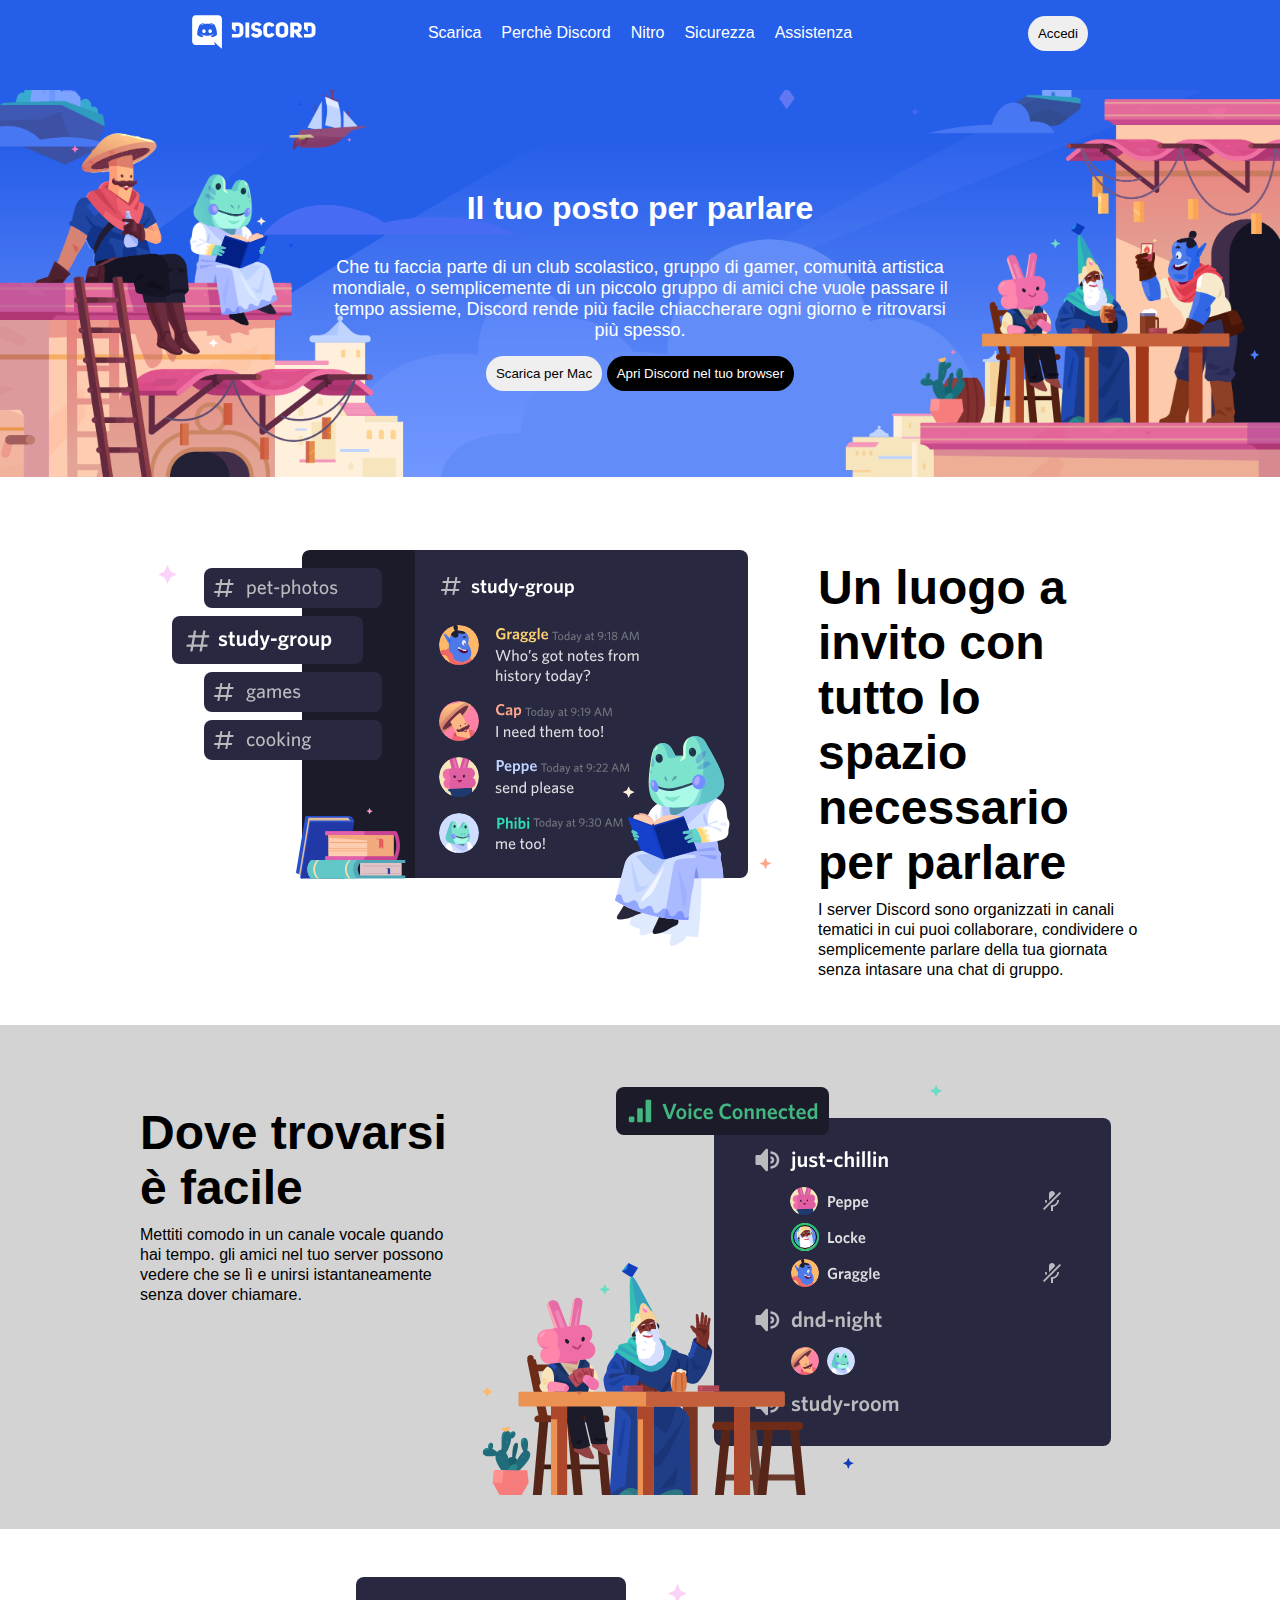
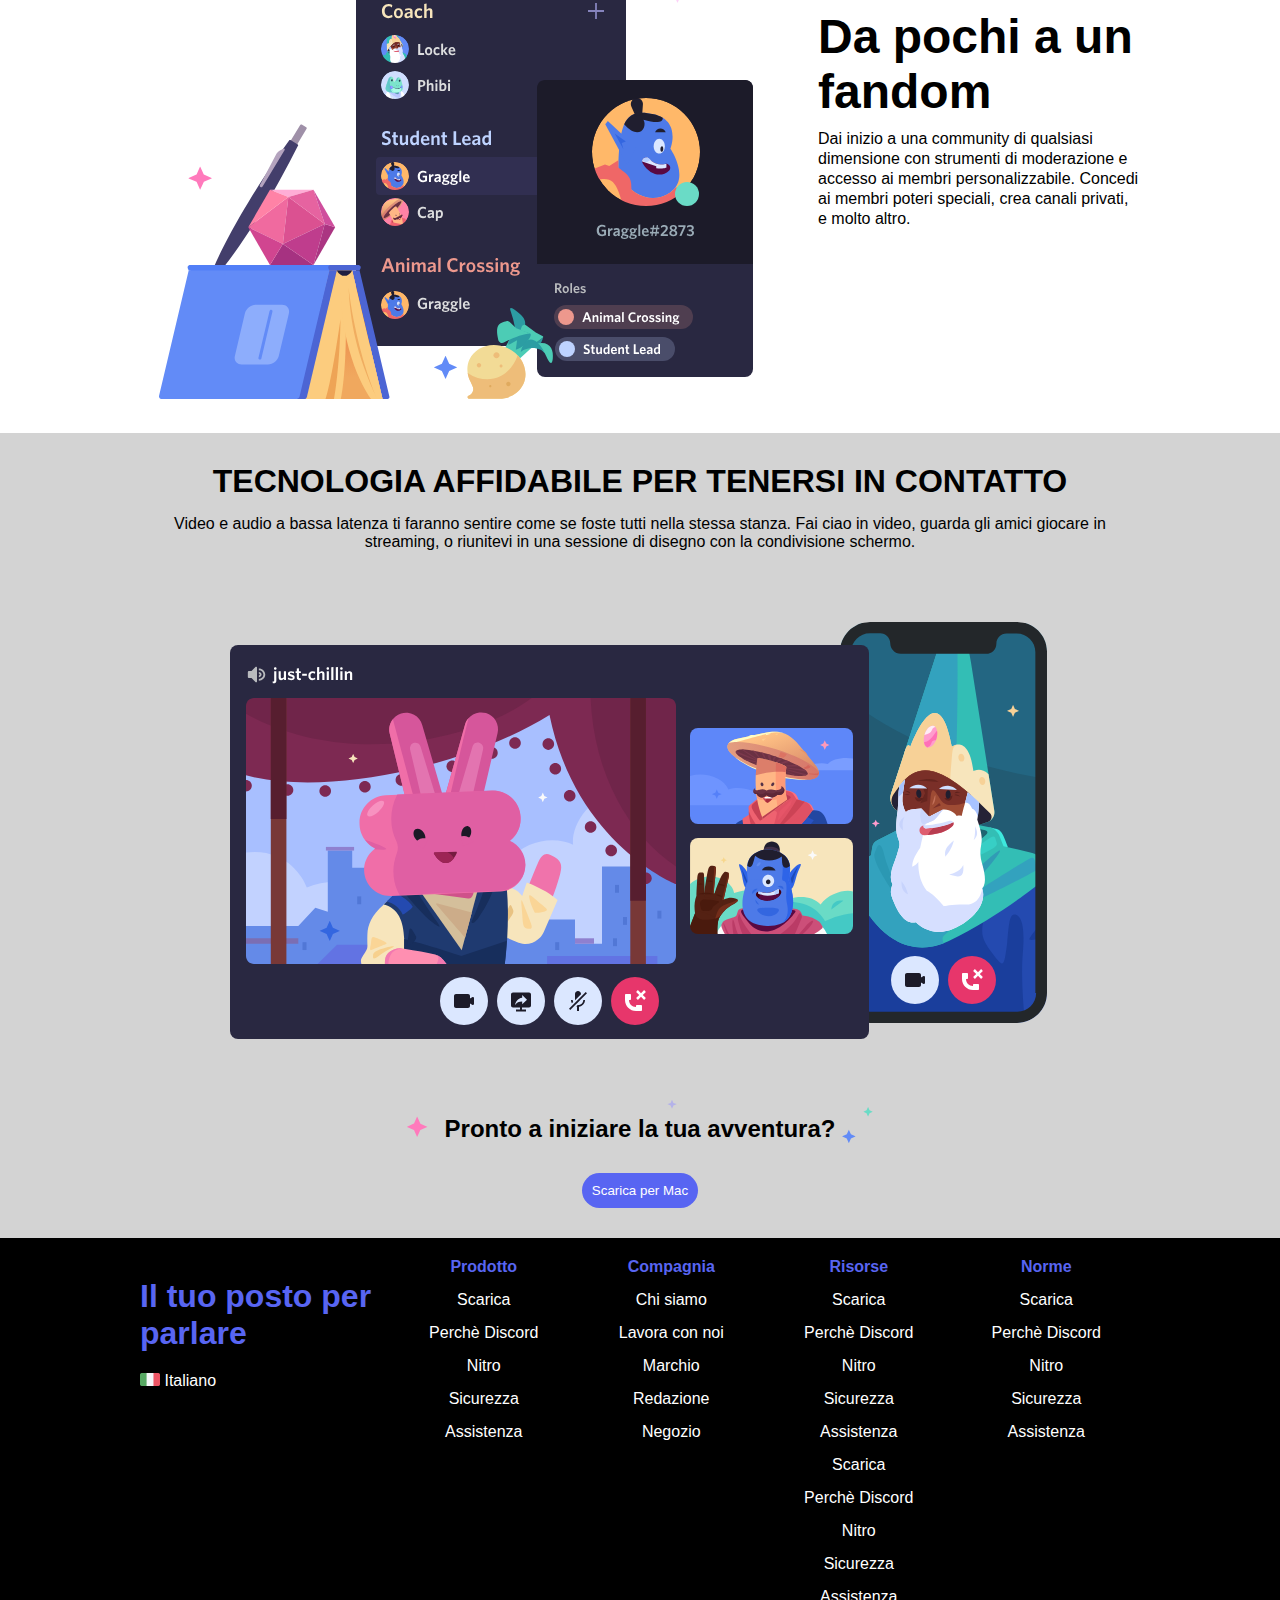
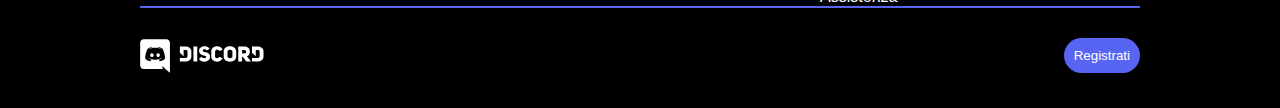
==== bonus/index.html @ 3e084e9b "bonus hover" ====
<!DOCTYPE html>
<html lang="en">
<head>
    <meta charset="UTF-8">
    <meta http-equiv="X-UA-Compatible" content="IE=edge">
    <meta name="viewport" content="width=device-width, initial-scale=1.0">
    <link rel="stylesheet" href="css/style.css">
    <link rel="stylesheet" href="https://cdnjs.cloudflare.com/ajax/libs/font-awesome/6.1.1/css/all.min.css" integrity="sha512-KfkfwYDsLkIlwQp6LFnl8zNdLGxu9YAA1QvwINks4PhcElQSvqcyVLLD9aMhXd13uQjoXtEKNosOWaZqXgel0g==" crossorigin="anonymous" referrerpolicy="no-referrer" />
    <title>Discord</title>
</head>
<body class="debug">

    <header>
        <section class="header-top">
            <div class="top-yellow">
                <div class="top-logo">
                    <img src="img/logo.svg" alt="logo Discord">
                </div>
                <div class="top-link"> 
                    <ul>
                        <li><a href="#">Scarica</a></li>
                        <li><a href="#">Perchè Discord</a></li>
                        <li><a href="#">Nitro</a></li>
                        <li><a href="#">Sicurezza</a></li>
                        <li><a href="#">Assistenza</a></li>
                    </ul>      
                </div>
                <div class="top-login">
                    <button>Accedi</button>
                    
                </div>
            </div>
        </section>

        <section class="top-img">
            <div class="wallpaper">
                <h1>Il tuo posto per parlare</h1>
                <p>Che tu faccia parte di un club scolastico, gruppo di gamer, comunità artistica mondiale, o semplicemente di un piccolo gruppo di amici che vuole passare il tempo assieme, Discord rende più facile chiaccherare ogni giorno e ritrovarsi più spesso.</p>
                <button><i class="fa-solid fa-arrow-down-long"></i> Scarica per Mac</button>
                <button class="but-black">Apri Discord nel tuo browser</button>
            </div>
        </section>

    </header>

    <main>
        <div class="white">
            <section class="main-top">
                <div class="main-img">
                    <img src="img/item1.svg" alt="Discord-study-group">
                </div>
                <div class="main-text">
                    <h2>Un luogo a invito con tutto lo spazio necessario per parlare</h2>
                    <p>I server Discord sono organizzati in canali tematici in cui puoi collaborare, condividere o semplicemente parlare della tua giornata senza intasare una chat di gruppo.</p>
                </div>
            </section>
        </div>
        
        <div class="gray">
            <section class="main-top">
                <div class="main-text">
                    <h2>Dove trovarsi è facile</h2>
                    <p>Mettiti comodo in un canale vocale quando hai tempo. gli amici nel tuo server possono vedere che se lì e unirsi istantaneamente senza dover chiamare.</p>

                </div>
                <div class="main-img">
                    <img src="img/item2.svg" alt="Discord-Voice-Connected">
                </div>
            </section>
        </div>

        <div class="white">
            <section class="main-top">
                <div class="main-img">
                    <img src="img/item3.svg" alt="Discord-">
                </div>
                <div class="main-text">
                    <h2>Da pochi a un fandom</h2>
                    <p>Dai inizio a una community di qualsiasi dimensione con strumenti di moderazione e accesso ai membri personalizzabile. Concedi ai membri poteri speciali, crea canali privati, e molto altro.</p>
                </div>
            </section>
        </div>

        <div class="gray">
            <div class="main-bottom">
                <h1>TECNOLOGIA AFFIDABILE PER TENERSI IN CONTATTO</h1>
                <p>Video e audio a bassa latenza ti faranno sentire come se foste tutti nella stessa stanza. Fai ciao in video, guarda gli amici giocare in streaming, o riunitevi in una sessione di disegno con la condivisione schermo.</p>
                <img src="img/item4-big.svg" alt="Discord-photo">
                
                <div class="end-main">
                    <div class="stars">
                        <h2>Pronto a iniziare la tua avventura?</h2>
                    </div>
                    <button class="but-blue"><i class="fa-solid fa-arrow-down-long"></i> Scarica per Mac</button>
                </div>
               
            </div>
        </div>
    </main>

    <footer>
        <div>
            <section class="top-footer">
                <div class="footer-text">
                    <h3>Il tuo posto per parlare</h3>
                    <div class="text-logo-footer">
                        <img src="img/ita.png" alt="">
                        <span>Italiano <i class="fa-solid fa-sort-down"></i></span>
                    </div>
                    <div class="icons-footer">
                        <i class="fa-brands fa-twitter"></i>
                        <i class="fa-brands fa-instagram"></i>
                        <i class="fa-brands fa-facebook"></i>
                        <i class="fa-brands fa-youtube"></i>
                    </div> 
                </div>


                <div class="footer-link">
                    <h4>Prodotto</h4>
                    <div>
                        <ul>
                            <li><a href="#">Scarica</a></li>
                            <li><a href="#">Perchè Discord</a></li>
                            <li><a href="#">Nitro</a></li>
                            <li><a href="#">Sicurezza</a></li>
                            <li><a href="#">Assistenza</a></li>
                        </ul>
                    </div>
                </div>

                <div class="footer-link">
                    <h4>Compagnia</h4>
                    <div>
                        <ul>
                            <li><a href="#">Chi siamo</a></li>
                            <li><a href="#">Lavora con noi</a></li>
                            <li><a href="#">Marchio</a></li>
                            <li><a href="#">Redazione</a></li>
                            <li><a href="#">Negozio</a></li>
                        </ul>
                    </div>
                </div>

                <div class="footer-link">
                    <h4>Risorse</h4>
                    <div>
                        <ul>
                            <li><a href="#">Scarica</a></li>
                            <li><a href="#">Perchè Discord</a></li>
                            <li><a href="#">Nitro</a></li>
                            <li><a href="#">Sicurezza</a></li>
                            <li><a href="#">Assistenza</a></li>
                            <li><a href="#">Scarica</a></li>
                            <li><a href="#">Perchè Discord</a></li>
                            <li><a href="#">Nitro</a></li>
                            <li><a href="#">Sicurezza</a></li>
                            <li><a href="#">Assistenza</a></li>
                        </ul>
                    </div>
                </div>

                <div class="footer-link">
                    <h4>Norme</h4>
                    <div>
                        <ul>
                            <li><a href="#">Scarica</a></li>
                            <li><a href="#">Perchè Discord</a></li>
                            <li><a href="#">Nitro</a></li>
                            <li><a href="#">Sicurezza</a></li>
                            <li><a href="#">Assistenza</a></li>
                        </ul>
                    </div>
                </div>

            </section>
            <section class="bottom-footer">
                <div class="end-footer">
                    <img src="img/logo.svg" alt="">
                    <button class="but-blue">Registrati</button>
                </div>
                

                    
            </section>
            
        </div>
    </footer>
    
</body>
</html>
---- bonus/css/style.css ----
*{
    padding: 0;
    margin: 0;
    box-sizing: border-box;
}

body{
    font-family:Arial, Helvetica, sans-serif;
}
 
/*stilizzazione header*/

header{
    background-image: url("../img/jumbo.png");
    background-size: contain;
    background-repeat: no-repeat;
}

.header-top{
    background-color: #245EE9;
    height: 90px;
    margin: 0 auto;
    padding: 15px 0;
    display: flex;
    justify-content: center;
}

.top-yellow{
    line-height: 35px;
    width: 70%;
    display: flex;
}

.top-logo, .top-login{
    width: 20%;
    display: inline-block;
}


.top-login{
    text-align: right;
}

.top-link{
    text-align: center;
    display: inline-block;
    flex-grow: 1;
    align-items: center;
}

ul{
    display: flex;
    justify-content: center;
    list-style: none;
}

li a{
    padding: 0 10px;
    color: white;
    text-decoration: none;
}


.top-img{
    padding: 45px 0;
}


header .wallpaper{
    width: 50%;
    height: 300px;
    margin: 0 auto;
    color: white;
    text-align: center;
    padding-top: 40px;
}

.wallpaper h1, p, button{
    padding: 15px 0;
}

.wallpaper p{
    font-size: 18px;
}

.wallpaper h1{
    font-size: 2rem;
}

button{
    border-radius: 25px;
    padding: 10px;
    border: none;
}

.but-black{
    background-color: black;
    color: white;
}


/*main*/

main{
    margin: 0 auto;
}

.gray{
    background-color: lightgray;
    padding: 30px 50px 30px 50px;
}

.white{
    padding: 30px 50px 30px 50px;
}

.main-top{
    max-width: 1000px;
    display: flex;
    justify-content: space-between;
    margin: 0 auto; 
}

.main-text{
    width: 40%;
    text-align: left;
    padding-top: 50px;
}  

.main.img{
    width: 60%;
}

.main-text h2{
    font-size: 3rem;
}

.main-text p{
    font-weight: 200;
    padding-top: 10px;
    line-height: 20px;
}

.main-bottom{
    width: 80%;
    margin: 0 auto;
    text-align: center;
}


.end-main .stars{
    background-image: url(../img/stars.svg);
    background-size: contain;
    background-repeat: no-repeat;
    background-position: top;
    text-align: center;
}


.end-main h2{
    font-size: 1,5rem;
    margin-bottom: 30px;
    padding-top: 15px;
}


.but-blue{
    background-color: #5865F2;
    color: white;
}

/*stilizzazione footer*/

footer{
    background-color: black;
    padding: 20px 0px;
}

.top-footer{
    max-width: 1000px;
    display: flex;
    margin: 0 auto;
    justify-content: center;
    margin-bottom: 20px;
    border-bottom: 2px solid #5865F2;
}

.footer-text{
    width: 25%;
    color: white;
    background-color: black;
}

.footer-text h3{
    color: #5865F2;
    padding: 20px 0;
    font-size: 2rem;
}

.text-logo-footer img{
    width: 20px;
}

.icons-footer i{
    padding: 10px 15px 0px 0px;
}

.footer-link{
    width: calc(75% / 4);
    text-align: center;
}
.footer-link h4{
    color: #5865F2;
    font-weight: 700;
}

.footer-link ul{
    list-style: none;
    display: flex;
    flex-direction: column;
}

.footer-link ul li{
    padding-top: 15px;
}

.bottom-footer{
    height: 60px;
    padding: 10px 15px;
}

.end-footer{
    max-width: 1000px;
    margin: 0 auto;
    display: flex;
    justify-content: space-between;
    align-items: center;
}
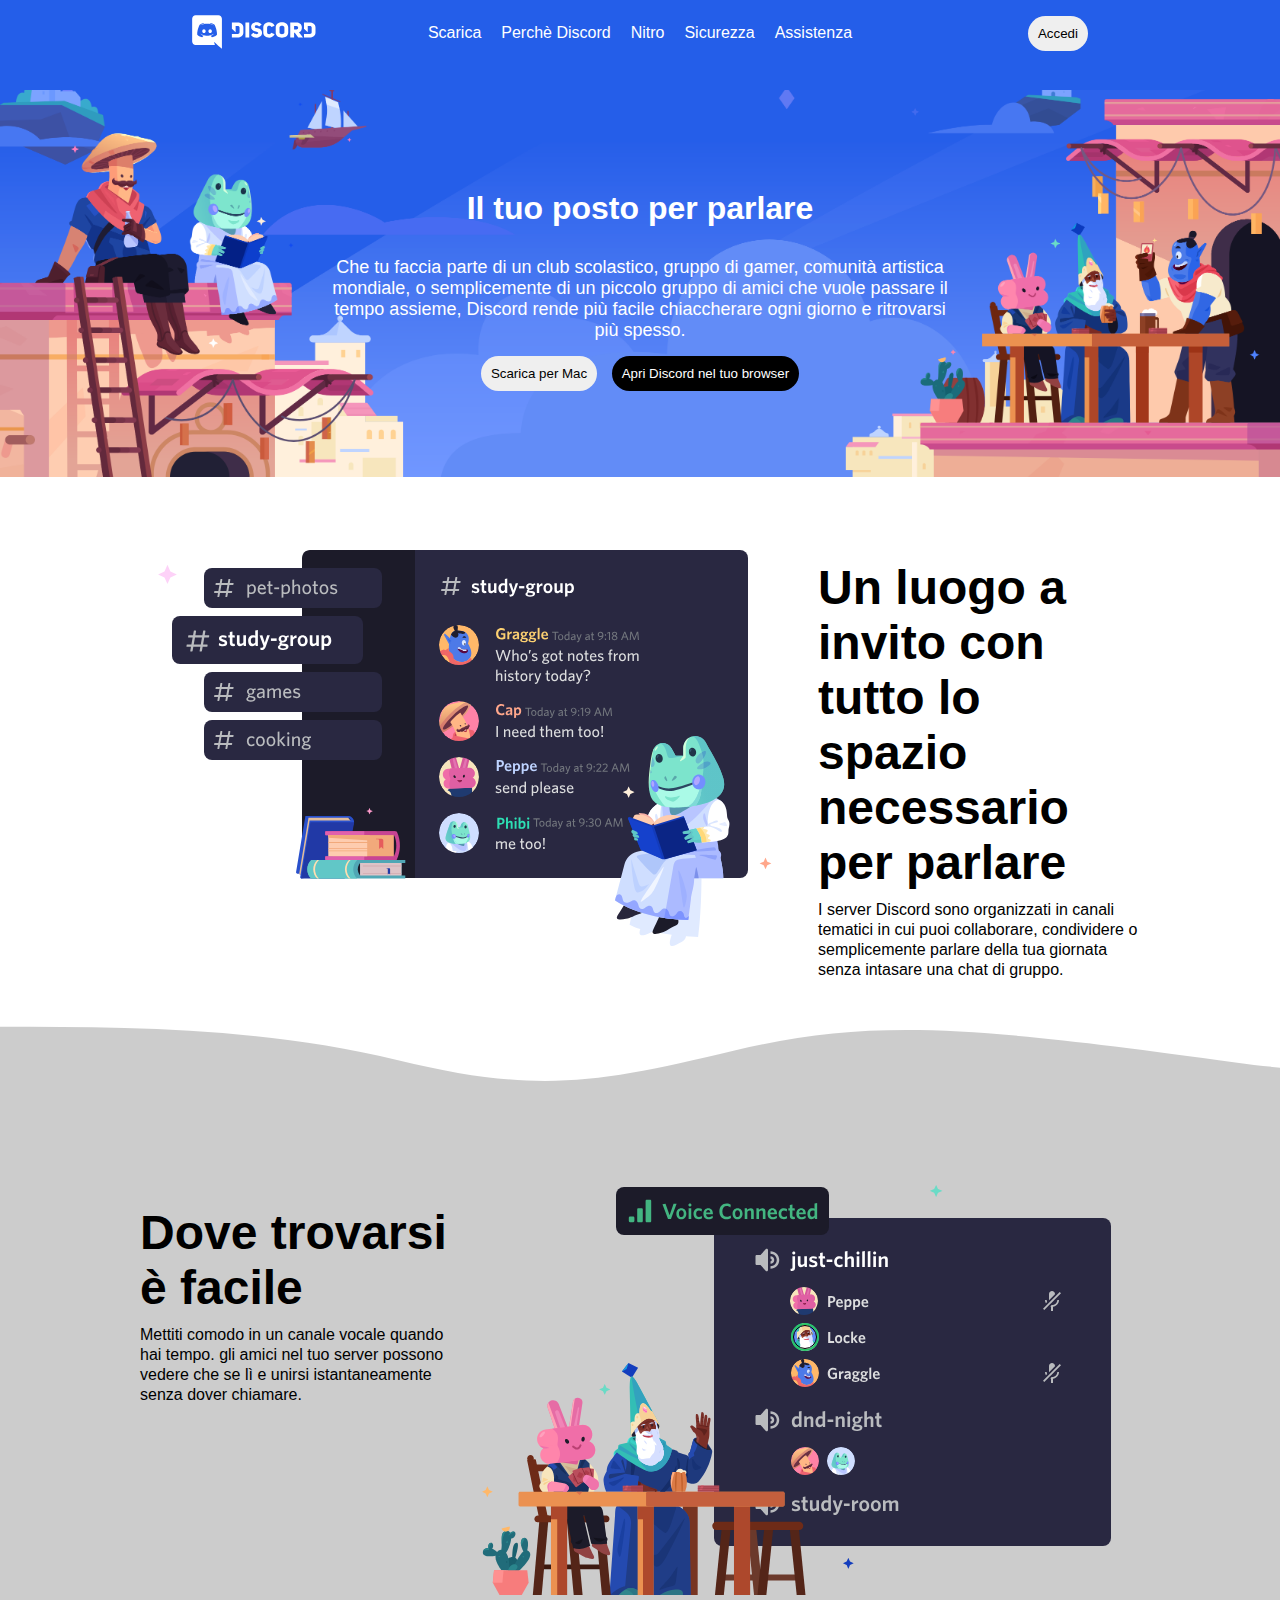
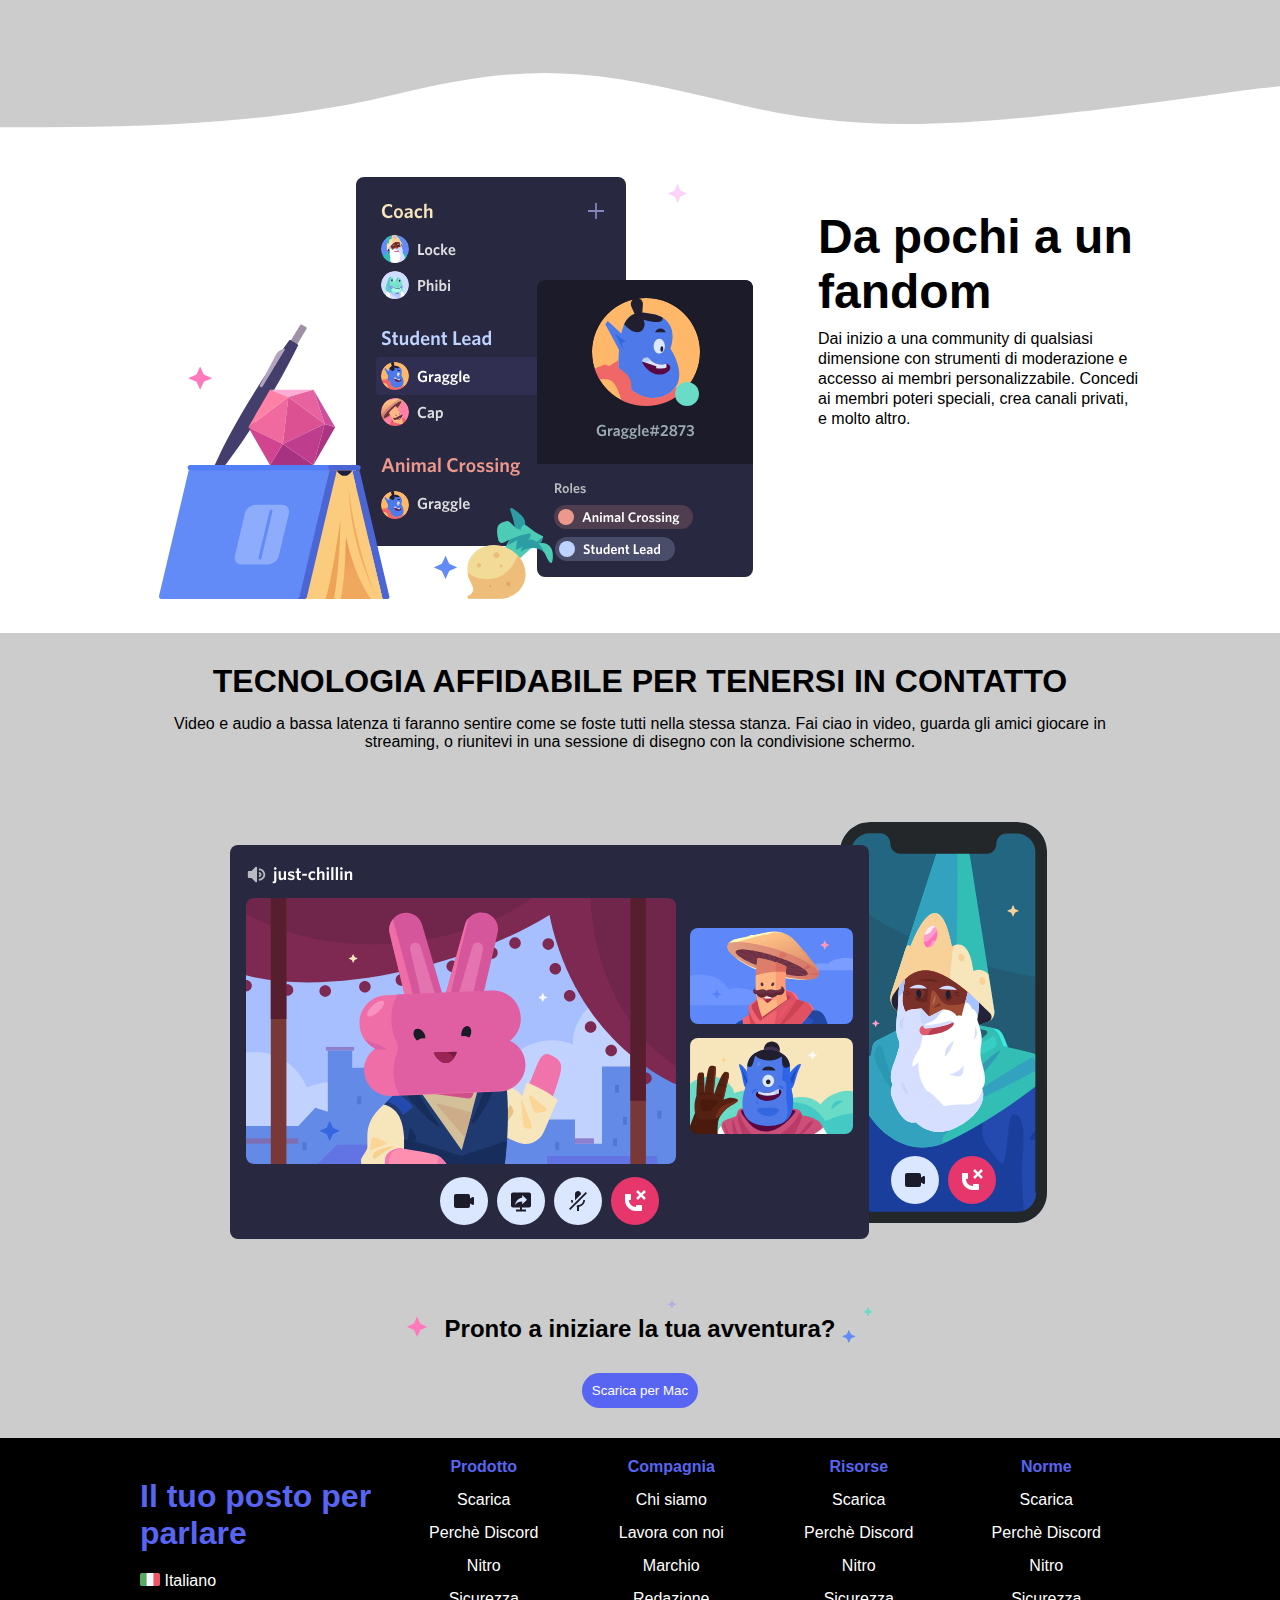
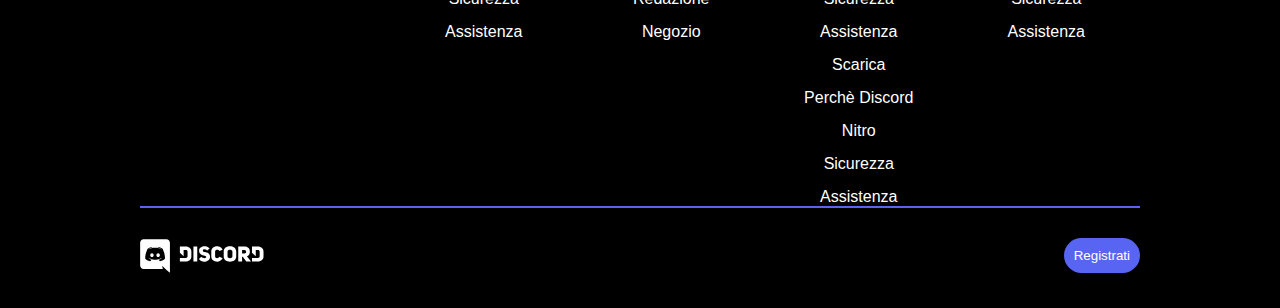
==== commit 6883b30f: "change style button and h1, wave add" ====
--- a/bonus/index.html
+++ b/bonus/index.html
@@ -26,7 +26,7 @@
                     </ul>      
                 </div>
                 <div class="top-login">
-                    <button>Accedi</button>
+                    <button class="vibrate-1">Accedi</button>
                     
                 </div>
             </div>
@@ -34,10 +34,10 @@
 
         <section class="top-img">
             <div class="wallpaper">
-                <h1>Il tuo posto per parlare</h1>
+                <h1 class="focus-in-expand">Il tuo posto per parlare</h1>
                 <p>Che tu faccia parte di un club scolastico, gruppo di gamer, comunità artistica mondiale, o semplicemente di un piccolo gruppo di amici che vuole passare il tempo assieme, Discord rende più facile chiaccherare ogni giorno e ritrovarsi più spesso.</p>
-                <button><i class="fa-solid fa-arrow-down-long"></i> Scarica per Mac</button>
-                <button class="but-black">Apri Discord nel tuo browser</button>
+                <button class="vibrate-1"><i class="fa-solid fa-arrow-down-long"></i> Scarica per Mac</button>
+                <button class="but-black vibrate-1">Apri Discord nel tuo browser</button>
             </div>
         </section>
 
@@ -55,6 +55,8 @@
                 </div>
             </section>
         </div>
+
+        <div class="wave"></div>
         
         <div class="gray">
             <section class="main-top">
@@ -68,6 +70,7 @@
                 </div>
             </section>
         </div>
+        <div class="wave reverse"></div>
 
         <div class="white">
             <section class="main-top">
@@ -91,7 +94,7 @@
                     <div class="stars">
                         <h2>Pronto a iniziare la tua avventura?</h2>
                     </div>
-                    <button class="but-blue"><i class="fa-solid fa-arrow-down-long"></i> Scarica per Mac</button>
+                    <button class="but-blue vibrate-1"><i class="fa-solid fa-arrow-down-long"></i> Scarica per Mac</button>
                 </div>
                
             </div>
@@ -177,7 +180,7 @@
             <section class="bottom-footer">
                 <div class="end-footer">
                     <img src="img/logo.svg" alt="">
-                    <button class="but-blue">Registrati</button>
+                    <button class="but-blue vibrate-1">Registrati</button>
                 </div>
                 
 
--- a/bonus/css/style.css
+++ b/bonus/css/style.css
@@ -96,6 +96,7 @@
 .but-black{
     background-color: black;
     color: white;
+    margin-left: 10px;
 }
 
 
@@ -106,7 +107,7 @@
 }
 
 .gray{
-    background-color: lightgray;
+    background-color: #CCCCCC;
     padding: 30px 50px 30px 50px;
 }
 
@@ -237,5 +238,115 @@
     align-items: center;
 }
 
-
-
+/* personalizzazione button*/
+.vibrate-1 {
+	-webkit-animation: vibrate-1 0.9s linear infinite both;
+	        animation: vibrate-1 0.9s linear infinite both;
+}
+
+
+ @-webkit-keyframes vibrate-1 {
+    0% {
+      -webkit-transform: translate(0);
+              transform: translate(0);
+    }
+    20% {
+      -webkit-transform: translate(-2px, 2px);
+              transform: translate(-2px, 2px);
+    }
+    40% {
+      -webkit-transform: translate(-2px, -2px);
+              transform: translate(-2px, -2px);
+    }
+    60% {
+      -webkit-transform: translate(2px, 2px);
+              transform: translate(2px, 2px);
+    }
+    80% {
+      -webkit-transform: translate(2px, -2px);
+              transform: translate(2px, -2px);
+    }
+    100% {
+      -webkit-transform: translate(0);
+              transform: translate(0);
+    }
+  }
+  @keyframes vibrate-1 {
+    0% {
+      -webkit-transform: translate(0);
+              transform: translate(0);
+    }
+    20% {
+      -webkit-transform: translate(-2px, 2px);
+              transform: translate(-2px, 2px);
+    }
+    40% {
+      -webkit-transform: translate(-2px, -2px);
+              transform: translate(-2px, -2px);
+    }
+    60% {
+      -webkit-transform: translate(2px, 2px);
+              transform: translate(2px, 2px);
+    }
+    80% {
+      -webkit-transform: translate(2px, -2px);
+              transform: translate(2px, -2px);
+    }
+    100% {
+      -webkit-transform: translate(0);
+              transform: translate(0);
+    }
+  }
+  
+
+  button:hover{
+      color: aqua;
+      opacity: 0.4;
+  }
+
+  /*personalizzazione h1*/
+
+  .focus-in-expand {
+	-webkit-animation: focus-in-expand 0.8s cubic-bezier(0.250, 0.460, 0.450, 0.940) 2 both;
+	        animation: focus-in-expand 0.8s cubic-bezier(0.250, 0.460, 0.450, 0.940) 2 both;
+}
+
+ @-webkit-keyframes focus-in-expand {
+    0% {
+      letter-spacing: -0.5em;
+      -webkit-filter: blur(12px);
+              filter: blur(12px);
+      opacity: 0;
+    }
+    100% {
+      -webkit-filter: blur(0px);
+              filter: blur(0px);
+      opacity: 1;
+    }
+  }
+  @keyframes focus-in-expand {
+    0% {
+      letter-spacing: -0.5em;
+      -webkit-filter: blur(12px);
+              filter: blur(12px);
+      opacity: 0;
+    }
+    100% {
+      -webkit-filter: blur(0px);
+              filter: blur(0px);
+      opacity: 1;
+    }
+  }
+  
+
+  /*aggiunta wave*/
+
+  .wave{
+      background-image: url(../img/wave.svg);
+      height: 100px;
+      filter: opacity(0.2);
+  }
+  
+  .wave.reverse{
+      transform: rotateX(180deg);
+  }